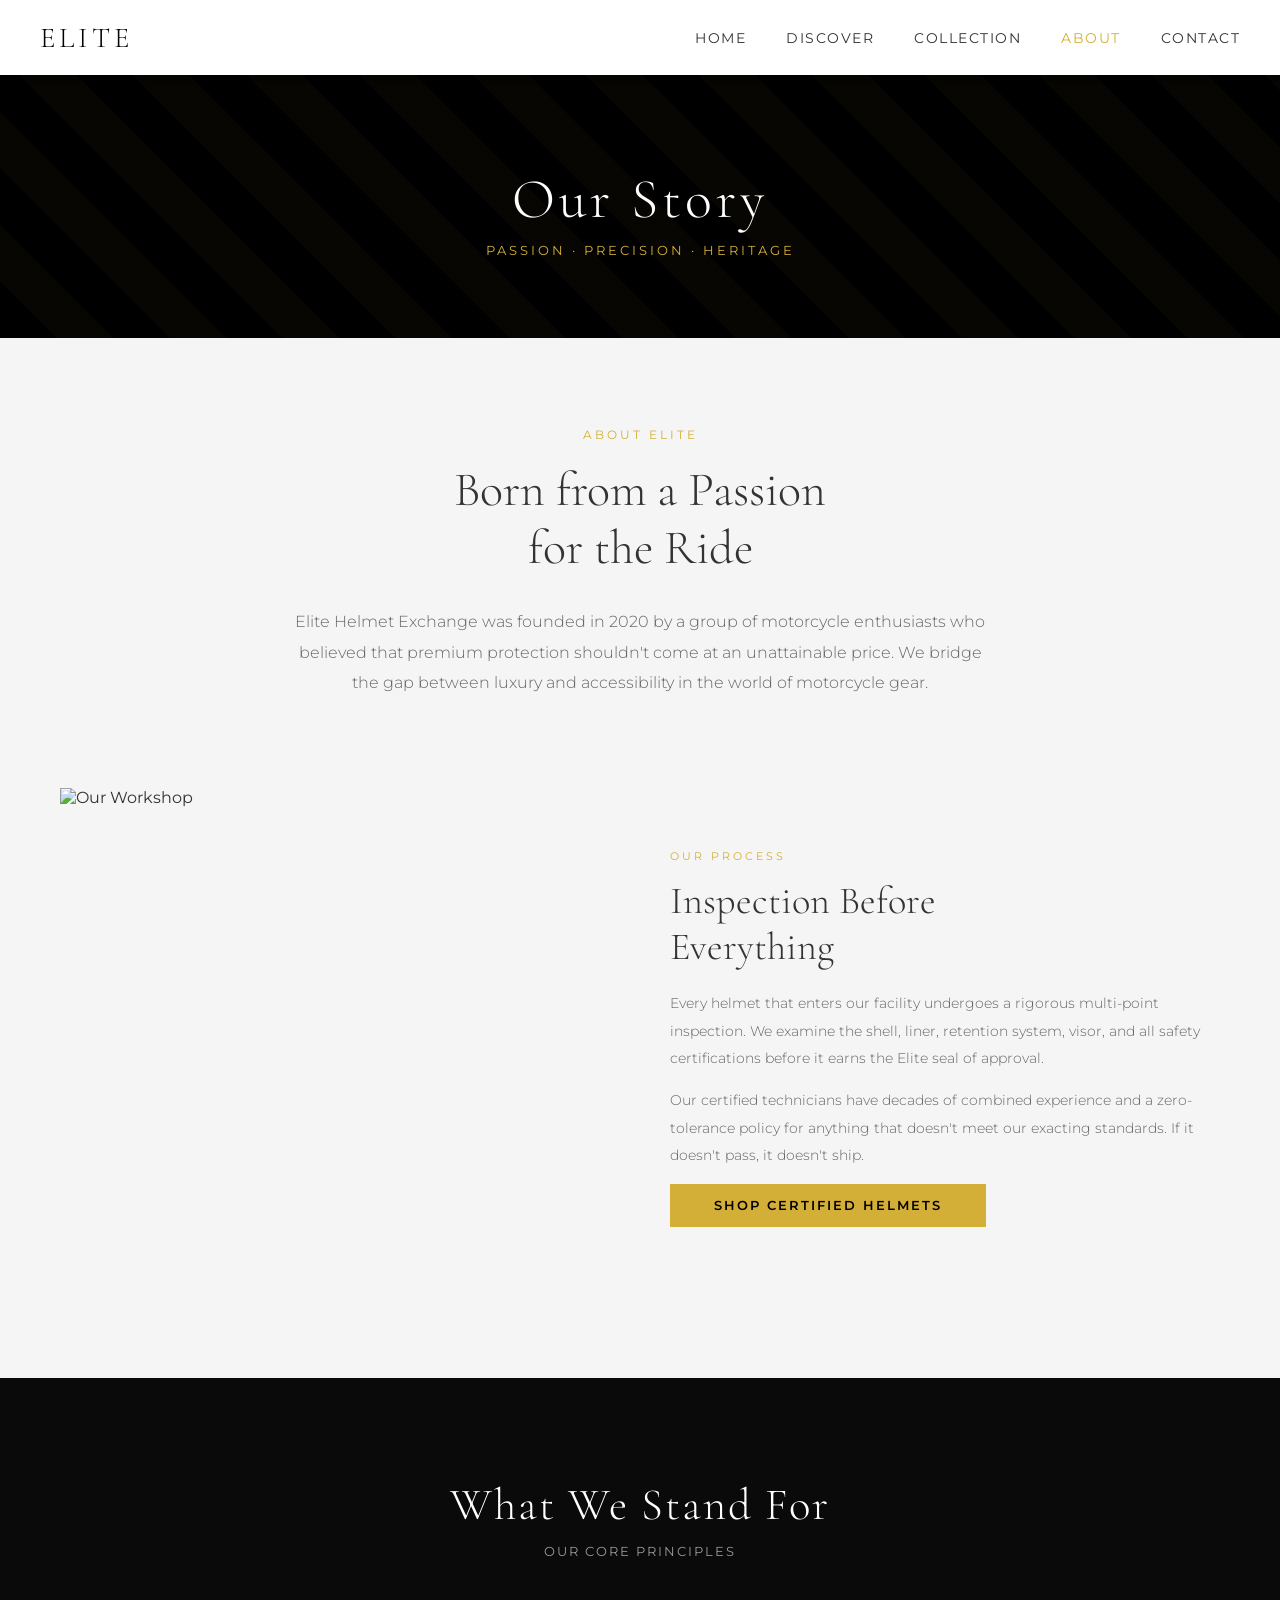
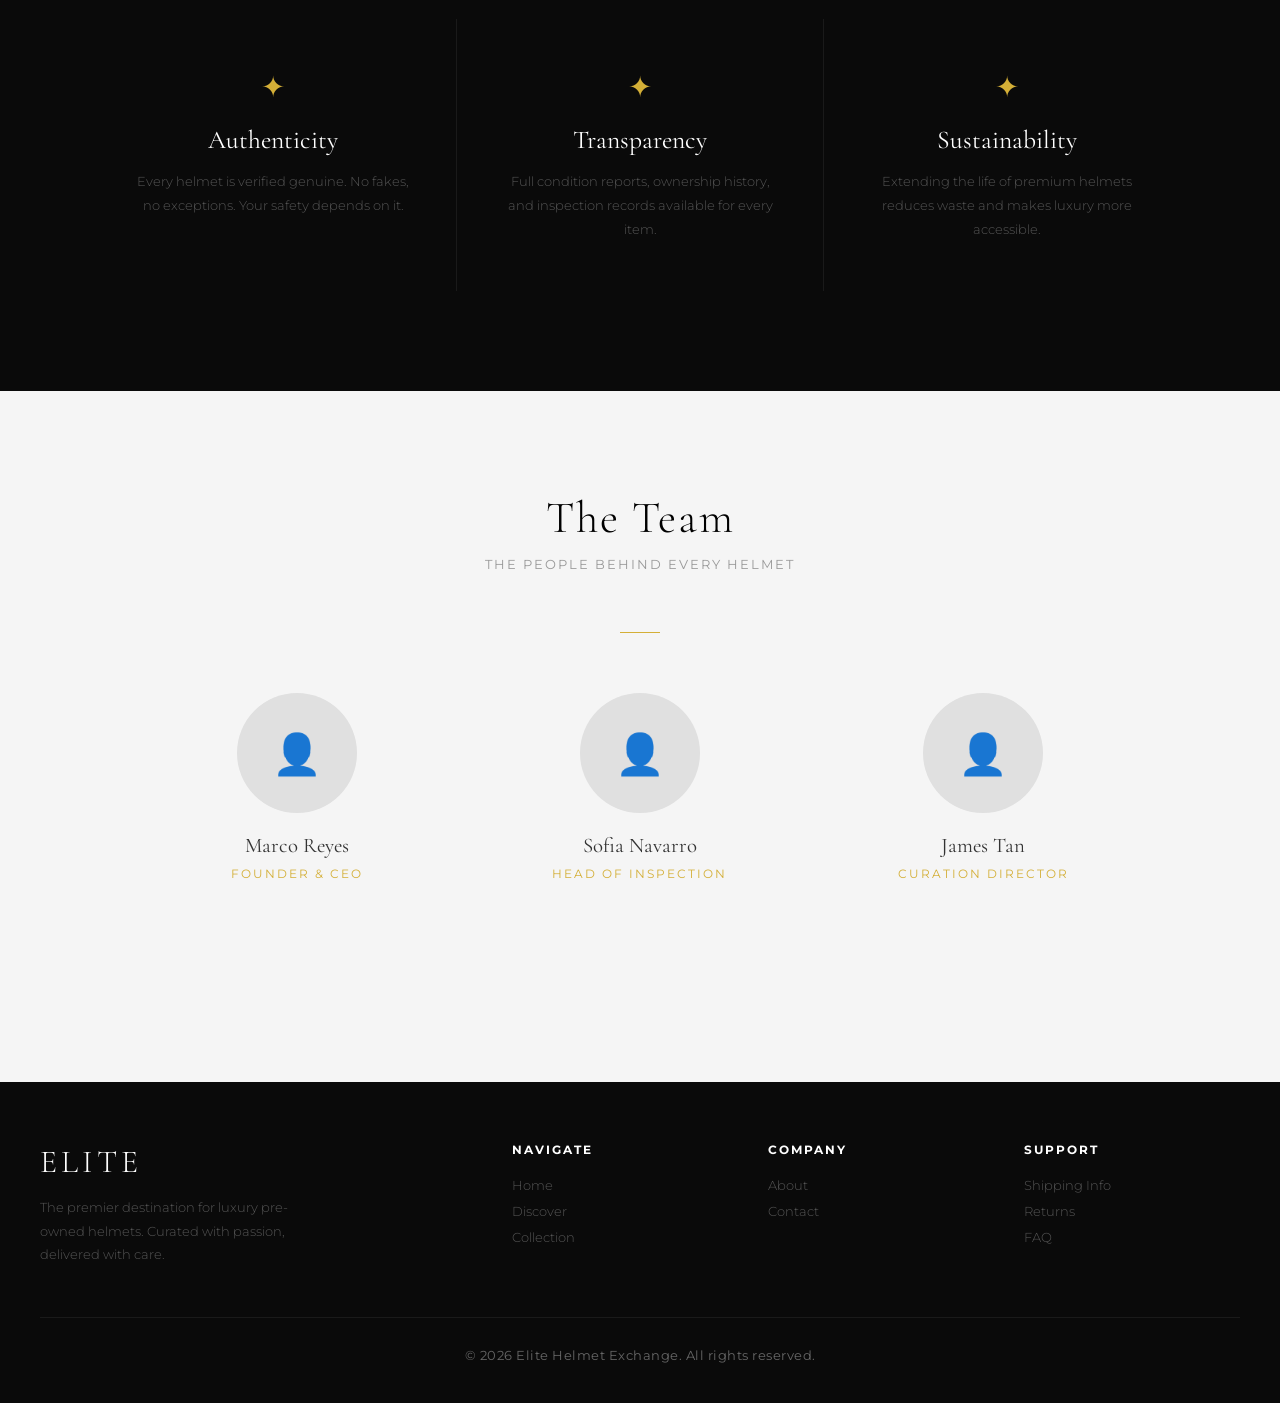
==== about.html @ 7c628780 "initial commit" ====
<!DOCTYPE html>
<html lang="en">
<head>
    <meta charset="UTF-8">
    <meta name="viewport" content="width=device-width, initial-scale=1.0">
    <title>About – Elite Helmet Exchange</title>
    <link rel="stylesheet" href="styles.css">
    <style>
        /* ── About Intro ── */
        .about-intro {
            max-width: 750px;
            margin: 90px auto;
            padding: 0 20px;
            text-align: center;
        }

        .about-intro .eyebrow {
            font-size: 0.72rem;
            letter-spacing: 3px;
            text-transform: uppercase;
            color: #d4af37;
            margin-bottom: 20px;
            display: block;
        }

        .about-intro h2 {
            font-family: 'Cormorant Garamond', serif;
            font-size: 3rem;
            font-weight: 300;
            line-height: 1.2;
            margin-bottom: 30px;
        }

        .about-intro p {
            font-size: 1rem;
            line-height: 1.9;
            color: #666;
            font-weight: 300;
        }

        /* ── Story Split ── */
        .story-split {
            display: grid;
            grid-template-columns: 1fr 1fr;
            max-width: 1200px;
            margin: 0 auto 90px;
            padding: 0 20px;
            gap: 60px;
            align-items: center;
        }

        .story-split img {
            width: 100%;
            height: 500px;
            object-fit: cover;
        }

        .story-text .eyebrow {
            font-size: 0.7rem;
            letter-spacing: 3px;
            text-transform: uppercase;
            color: #d4af37;
            margin-bottom: 15px;
            display: block;
        }

        .story-text h3 {
            font-family: 'Cormorant Garamond', serif;
            font-size: 2.4rem;
            font-weight: 300;
            margin-bottom: 20px;
        }

        .story-text p {
            font-size: 0.9rem;
            line-height: 1.9;
            color: #666;
            font-weight: 300;
            margin-bottom: 15px;
        }

        /* ── Values ── */
        .values-section {
            background: #0a0a0a;
            padding: 100px 20px;
        }

        .values-grid {
            display: grid;
            grid-template-columns: repeat(3, 1fr);
            gap: 1px;
            max-width: 1100px;
            margin: 60px auto 0;
            background: #1a1a1a;
        }

        .value-card {
            background: #0a0a0a;
            padding: 50px 40px;
            text-align: center;
        }

        .value-icon {
            font-size: 1.8rem;
            color: #d4af37;
            margin-bottom: 20px;
        }

        .value-card h4 {
            font-family: 'Cormorant Garamond', serif;
            font-size: 1.6rem;
            font-weight: 400;
            color: #fff;
            margin-bottom: 15px;
        }

        .value-card p {
            font-size: 0.82rem;
            line-height: 1.8;
            color: #555;
            font-weight: 300;
        }

        /* ── Team ── */
        .team-section {
            padding: 100px 20px;
        }

        .team-grid {
            display: grid;
            grid-template-columns: repeat(3, 1fr);
            gap: 30px;
            max-width: 1000px;
            margin: 60px auto 0;
        }

        .team-card {
            text-align: center;
        }

        .team-card .avatar {
            width: 120px;
            height: 120px;
            background: #e0e0e0;
            border-radius: 50%;
            margin: 0 auto 20px;
            font-size: 2.5rem;
            display: flex;
            align-items: center;
            justify-content: center;
        }

        .team-card h4 {
            font-family: 'Cormorant Garamond', serif;
            font-size: 1.3rem;
            font-weight: 400;
            margin-bottom: 5px;
        }

        .team-card .role {
            font-size: 0.72rem;
            letter-spacing: 2px;
            text-transform: uppercase;
            color: #d4af37;
        }

        @media (max-width: 900px) {
            .story-split { grid-template-columns: 1fr; }
            .values-grid { grid-template-columns: 1fr; }
            .team-grid { grid-template-columns: 1fr; }
        }
    </style>
</head>
<body>

    <nav class="navbar">
        <div class="nav-container">
            <a href="index.html" class="logo">ELITE</a>
            <div class="nav-links">
                <a href="index.html">Home</a>
                <a href="home.html">Discover</a>
                <a href="collection.html">Collection</a>
                <a href="about.html" class="active">About</a>
                <a href="contact.html">Contact</a>
            </div>
        </div>
    </nav>

    <div class="page-header">
        <h1>Our Story</h1>
        <p>Passion · Precision · Heritage</p>
    </div>

    <!-- Intro -->
    <div class="about-intro">
        <span class="eyebrow">About Elite</span>
        <h2>Born from a Passion<br>for the Ride</h2>
        <p>Elite Helmet Exchange was founded in 2020 by a group of motorcycle enthusiasts who believed that premium protection shouldn't come at an unattainable price. We bridge the gap between luxury and accessibility in the world of motorcycle gear.</p>
    </div>

    <!-- Story Split -->
    <div class="story-split">
        <img src="https://images.unsplash.com/photo-1558618666-fcd25c85cd64?w=800" alt="Our Workshop">
        <div class="story-text">
            <span class="eyebrow">Our Process</span>
            <h3>Inspection Before<br>Everything</h3>
            <p>Every helmet that enters our facility undergoes a rigorous multi-point inspection. We examine the shell, liner, retention system, visor, and all safety certifications before it earns the Elite seal of approval.</p>
            <p>Our certified technicians have decades of combined experience and a zero-tolerance policy for anything that doesn't meet our exacting standards. If it doesn't pass, it doesn't ship.</p>
            <a href="collection.html" class="cta-btn">Shop Certified Helmets</a>
        </div>
    </div>

    <!-- Values -->
    <section class="values-section">
        <div class="container">
            <h2 class="section-title" style="color:#fff;">What We Stand For</h2>
            <p class="section-subtitle">Our core principles</p>
        </div>
        <div class="values-grid">
            <div class="value-card">
                <div class="value-icon">✦</div>
                <h4>Authenticity</h4>
                <p>Every helmet is verified genuine. No fakes, no exceptions. Your safety depends on it.</p>
            </div>
            <div class="value-card">
                <div class="value-icon">✦</div>
                <h4>Transparency</h4>
                <p>Full condition reports, ownership history, and inspection records available for every item.</p>
            </div>
            <div class="value-card">
                <div class="value-icon">✦</div>
                <h4>Sustainability</h4>
                <p>Extending the life of premium helmets reduces waste and makes luxury more accessible.</p>
            </div>
        </div>
    </section>

    <!-- Team -->
    <section class="team-section">
        <div class="container">
            <h2 class="section-title">The Team</h2>
            <p class="section-subtitle">The people behind every helmet</p>
            <div class="section-divider"></div>
            <div class="team-grid">
                <div class="team-card">
                    <div class="avatar">👤</div>
                    <h4>Marco Reyes</h4>
                    <span class="role">Founder & CEO</span>
                </div>
                <div class="team-card">
                    <div class="avatar">👤</div>
                    <h4>Sofia Navarro</h4>
                    <span class="role">Head of Inspection</span>
                </div>
                <div class="team-card">
                    <div class="avatar">👤</div>
                    <h4>James Tan</h4>
                    <span class="role">Curation Director</span>
                </div>
            </div>
        </div>
    </section>

    <footer class="footer">
        <div class="footer-grid">
            <div class="footer-brand">
                <a href="index.html" class="logo">ELITE</a>
                <p>The premier destination for luxury pre-owned helmets. Curated with passion, delivered with care.</p>
            </div>
            <div class="footer-col">
                <h4>Navigate</h4>
                <a href="index.html">Home</a>
                <a href="home.html">Discover</a>
                <a href="collection.html">Collection</a>
            </div>
            <div class="footer-col">
                <h4>Company</h4>
                <a href="about.html">About</a>
                <a href="contact.html">Contact</a>
            </div>
            <div class="footer-col">
                <h4>Support</h4>
                <a href="#">Shipping Info</a>
                <a href="#">Returns</a>
                <a href="#">FAQ</a>
            </div>
        </div>
        <div class="footer-bottom">
            <p>&copy; 2026 Elite Helmet Exchange. All rights reserved.</p>
        </div>
    </footer>

</body>
</html>
---- styles.css ----
@import url('https://fonts.googleapis.com/css2?family=Cormorant+Garamond:wght@300;400;500;600&family=Montserrat:wght@300;400;500;600&display=swap');

* {
    margin: 0;
    padding: 0;
    box-sizing: border-box;
}

body {
    font-family: 'Montserrat', sans-serif;
    background-color: #f5f5f5;
    color: #333;
}

/* ── Navbar ── */
.navbar {
    background: #fff;
    display: flex;
    justify-content: space-between;
    align-items: center;
    padding: 20px 40px;
    position: sticky;
    top: 0;
    z-index: 100;
    box-shadow: 0 2px 8px rgba(0,0,0,0.08);
}

.nav-container {
    display: flex;
    justify-content: space-between;
    align-items: center;
    width: 100%;
}

.logo {
    font-family: 'Cormorant Garamond', serif;
    font-size: 1.8rem;
    font-weight: 300;
    letter-spacing: 4px;
    color: #000;
    text-decoration: none;
}

.nav-links {
    display: flex;
    gap: 40px;
}

.nav-links a {
    color: #333;
    text-decoration: none;
    font-size: 0.85rem;
    font-weight: 400;
    letter-spacing: 1.5px;
    text-transform: uppercase;
    transition: color 0.3s;
}

.nav-links a:hover,
.nav-links a.active {
    color: #d4af37;
}

/* ── Hero ── */
.hero {
    background: url("images/logo1.png") center/cover no-repeat;
    background-position: center -50px;
    color: white;
    text-align: center;
    padding: 200px 20px;
    position: relative;
}

.hero::after {
    content: "";
    position: absolute;
    inset: 0;
    background: rgba(0,0,0,0.55);
    z-index: 1;
}

.hero-content {
    position: relative;
    z-index: 2;
}

.hero h1 {
    font-family: 'Cormorant Garamond', serif;
    font-size: 4.5rem;
    font-weight: 300;
    margin-bottom: 15px;
    letter-spacing: 3px;
}

.hero p {
    font-size: 1rem;
    margin-bottom: 35px;
    font-weight: 300;
    letter-spacing: 2px;
    text-transform: uppercase;
    opacity: 0.9;
}

.cta-btn {
    display: inline-block;
    padding: 14px 44px;
    background-color: #d4af37;
    color: #000;
    text-decoration: none;
    font-size: 0.8rem;
    font-weight: 600;
    letter-spacing: 2px;
    text-transform: uppercase;
    transition: background 0.3s, transform 0.3s;
}

.cta-btn:hover {
    background: #c59d5f;
    transform: translateY(-2px);
}

.cta-btn.outline {
    background: transparent;
    color: #fff;
    border: 1px solid #d4af37;
    margin-left: 15px;
}

.cta-btn.outline:hover {
    background: #d4af37;
    color: #000;
}

/* ── Section Titles ── */
.section-title {
    font-family: 'Cormorant Garamond', serif;
    font-size: 2.8rem;
    font-weight: 300;
    text-align: center;
    margin-bottom: 12px;
    letter-spacing: 2px;
    color: #000;
}

.section-subtitle {
    text-align: center;
    font-size: 0.8rem;
    letter-spacing: 2px;
    text-transform: uppercase;
    color: #999;
    margin-bottom: 60px;
}

.section-divider {
    width: 40px;
    height: 1px;
    background: #d4af37;
    margin: 15px auto 50px;
}

/* ── Helmet Grid ── */
.helmet-grid {
    display: grid;
    grid-template-columns: repeat(auto-fit, minmax(280px, 1fr));
    gap: 30px;
}

.helmet-item {
    background: #fff;
    overflow: hidden;
    box-shadow: 0 2px 8px rgba(0,0,0,0.08);
    transition: transform 0.3s, box-shadow 0.3s;
}

.helmet-item:hover {
    transform: translateY(-6px);
    box-shadow: 0 10px 24px rgba(0,0,0,0.13);
}

.helmet-item img {
    width: 100%;
    height: 260px;
    object-fit: cover;
    display: block;
    transition: transform 0.5s;
}

.helmet-item:hover img {
    transform: scale(1.03);
}

.helmet-info {
    padding: 20px;
}

.helmet-item h3 {
    font-family: 'Cormorant Garamond', serif;
    font-size: 1.4rem;
    font-weight: 500;
    color: #000;
    margin-bottom: 6px;
    letter-spacing: 0.5px;
}

.helmet-item p {
    color: #888;
    font-size: 0.82rem;
    font-weight: 300;
    letter-spacing: 0.5px;
    margin-bottom: 14px;
}

.price {
    display: block;
    color: #d4af37;
    font-size: 1.15rem;
    font-weight: 600;
    letter-spacing: 1px;
}

.btn-small {
    display: inline-block;
    margin-top: 14px;
    padding: 9px 22px;
    background: #000;
    color: #fff;
    font-size: 0.75rem;
    letter-spacing: 1.5px;
    text-transform: uppercase;
    text-decoration: none;
    transition: background 0.3s;
}

.btn-small:hover {
    background: #d4af37;
    color: #000;
}

/* ── Footer ── */
.footer {
    background: #0a0a0a;
    color: #666;
    padding: 60px 40px 40px;
    margin-top: 100px;
}

.footer-grid {
    display: grid;
    grid-template-columns: 2fr 1fr 1fr 1fr;
    gap: 40px;
    max-width: 1200px;
    margin: 0 auto 50px;
}

.footer-brand .logo {
    display: block;
    margin-bottom: 15px;
    color: #fff;
    font-size: 2rem;
}

.footer-brand p {
    font-size: 0.82rem;
    line-height: 1.8;
    font-weight: 300;
    color: #555;
    max-width: 260px;
}

.footer-col h4 {
    font-size: 0.75rem;
    letter-spacing: 2px;
    text-transform: uppercase;
    color: #fff;
    margin-bottom: 20px;
}

.footer-col a {
    display: block;
    color: #555;
    text-decoration: none;
    font-size: 0.82rem;
    font-weight: 300;
    margin-bottom: 10px;
    transition: color 0.3s;
}

.footer-col a:hover {
    color: #d4af37;
}

.footer-bottom {
    max-width: 1200px;
    margin: 0 auto;
    padding-top: 30px;
    border-top: 1px solid #1a1a1a;
    text-align: center;
    font-size: 0.8rem;
    letter-spacing: 0.5px;
}

/* ── Page Header (inner pages) ── */
.page-header {
    background: #000;
    color: #fff;
    text-align: center;
    padding: 90px 20px 80px;
    position: relative;
    overflow: hidden;
}

.page-header::before {
    content: "";
    position: absolute;
    inset: 0;
    background: repeating-linear-gradient(
        45deg,
        transparent,
        transparent 40px,
        rgba(212,175,55,0.03) 40px,
        rgba(212,175,55,0.03) 80px
    );
}

.page-header h1 {
    font-family: 'Cormorant Garamond', serif;
    font-size: 3.5rem;
    font-weight: 300;
    letter-spacing: 4px;
    position: relative;
    z-index: 1;
}

.page-header p {
    font-size: 0.8rem;
    letter-spacing: 3px;
    text-transform: uppercase;
    color: #d4af37;
    margin-top: 10px;
    position: relative;
    z-index: 1;
}

/* ── Utilities ── */
.container {
    max-width: 1200px;
    margin: 0 auto;
    padding: 0 20px;
}

.gold { color: #d4af37; }
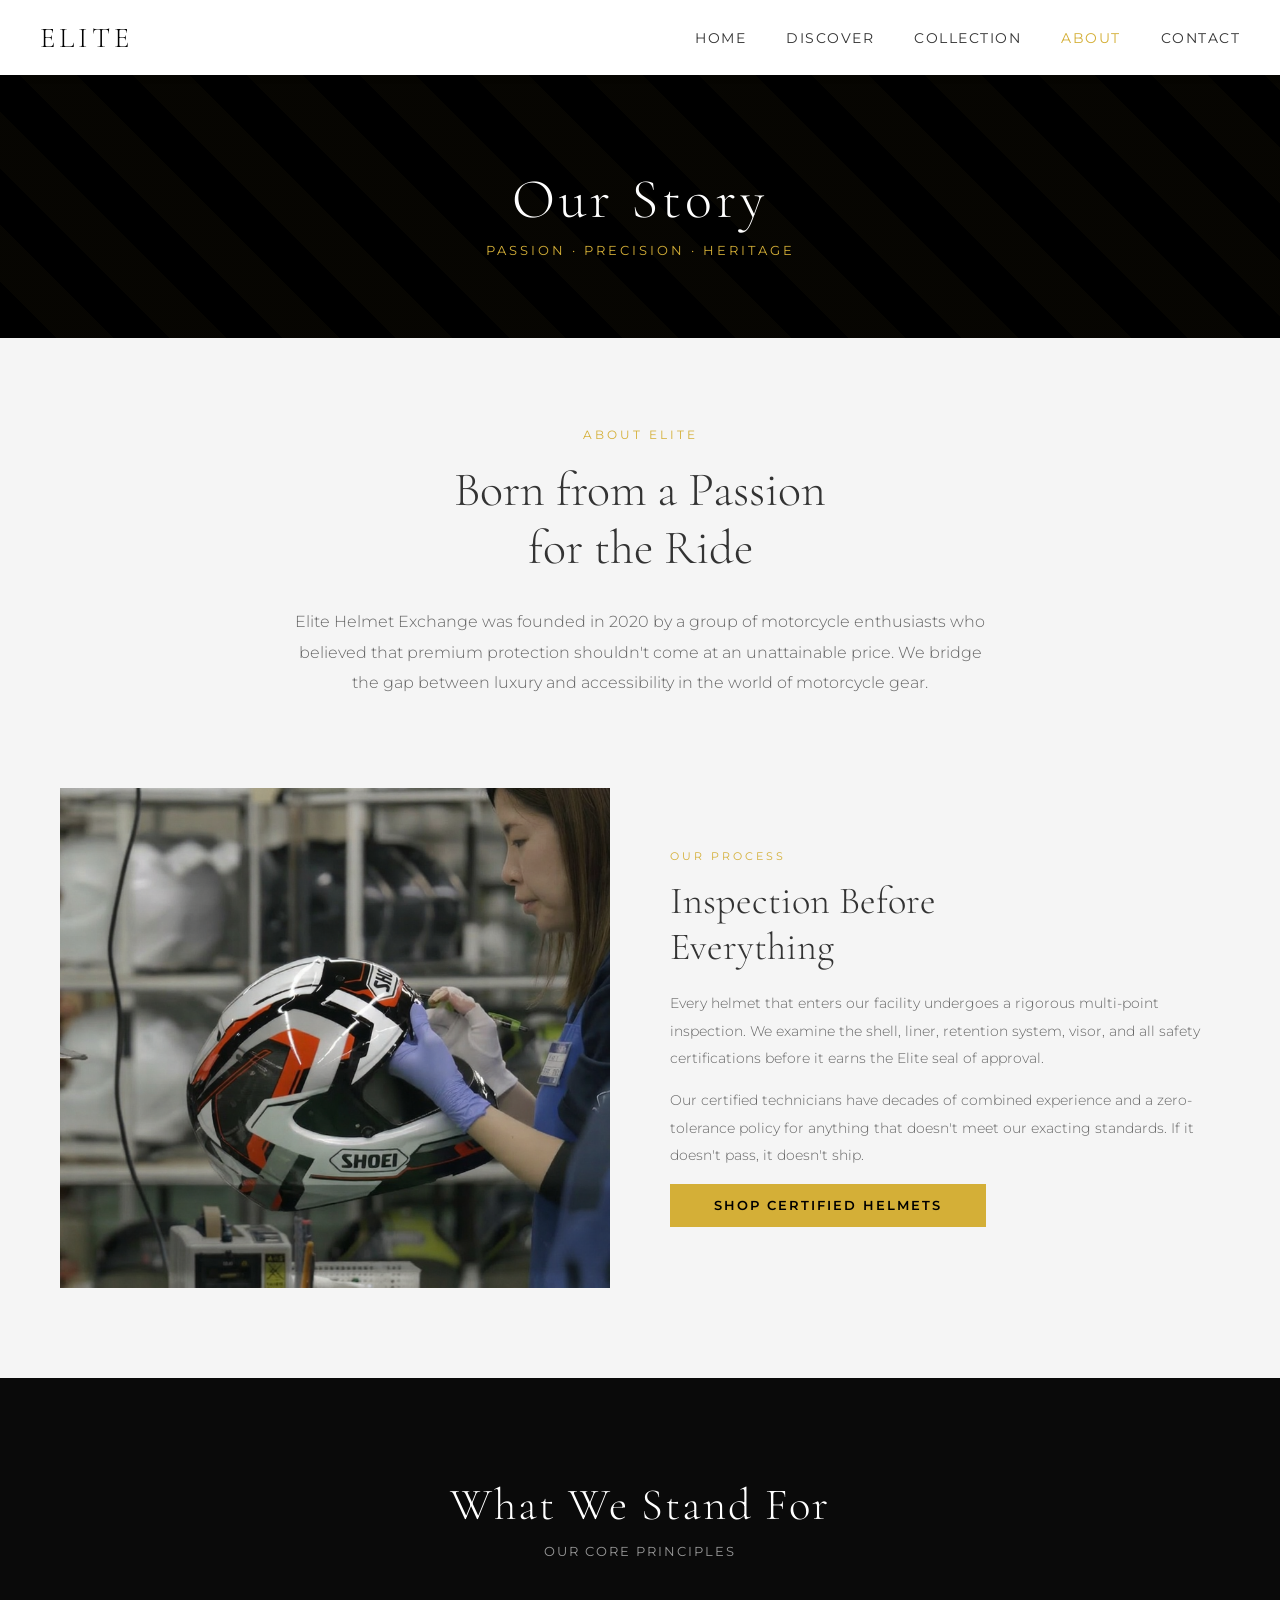
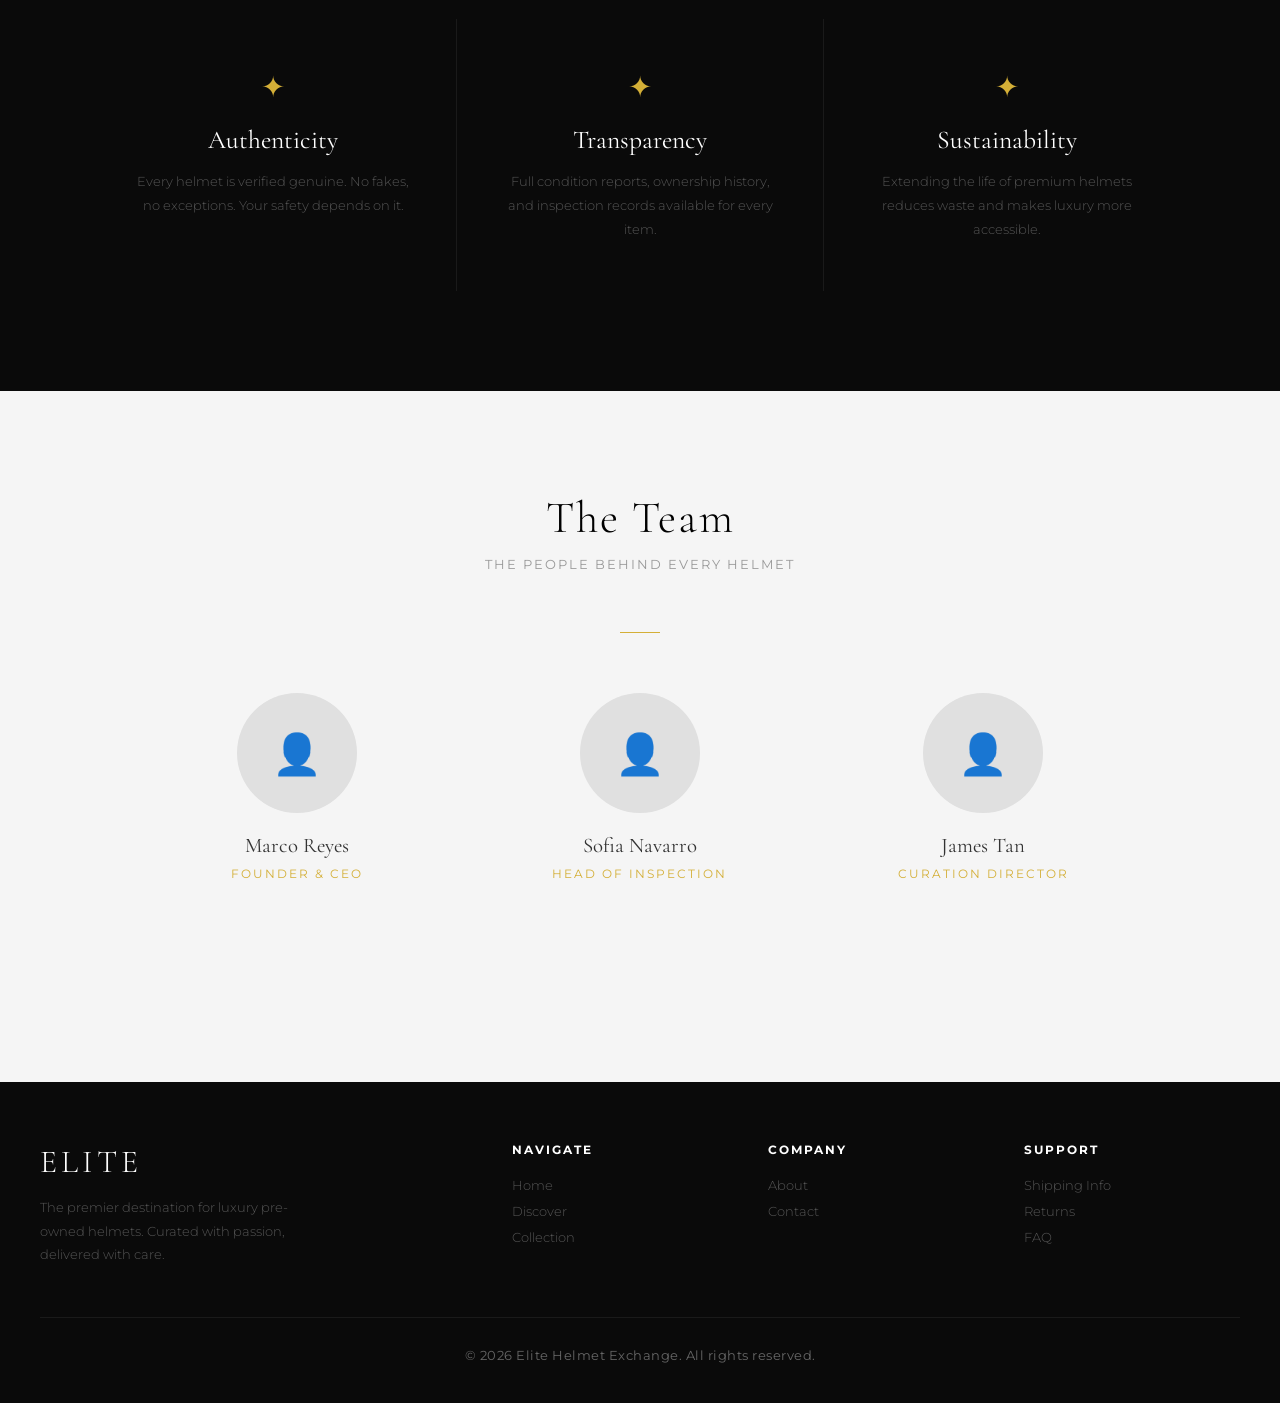
==== commit 092090a2: "stock images replaced" ====
--- a/about.html
+++ b/about.html
@@ -53,6 +53,7 @@
             width: 100%;
             height: 500px;
             object-fit: cover;
+            object-position: right center;
         }
 
         .story-text .eyebrow {
@@ -200,7 +201,7 @@
 
     <!-- Story Split -->
     <div class="story-split">
-        <img src="https://images.unsplash.com/photo-1558618666-fcd25c85cd64?w=800" alt="Our Workshop">
+        <img src="images/safe.png" alt="Our Workshop">
         <div class="story-text">
             <span class="eyebrow">Our Process</span>
             <h3>Inspection Before<br>Everything</h3>
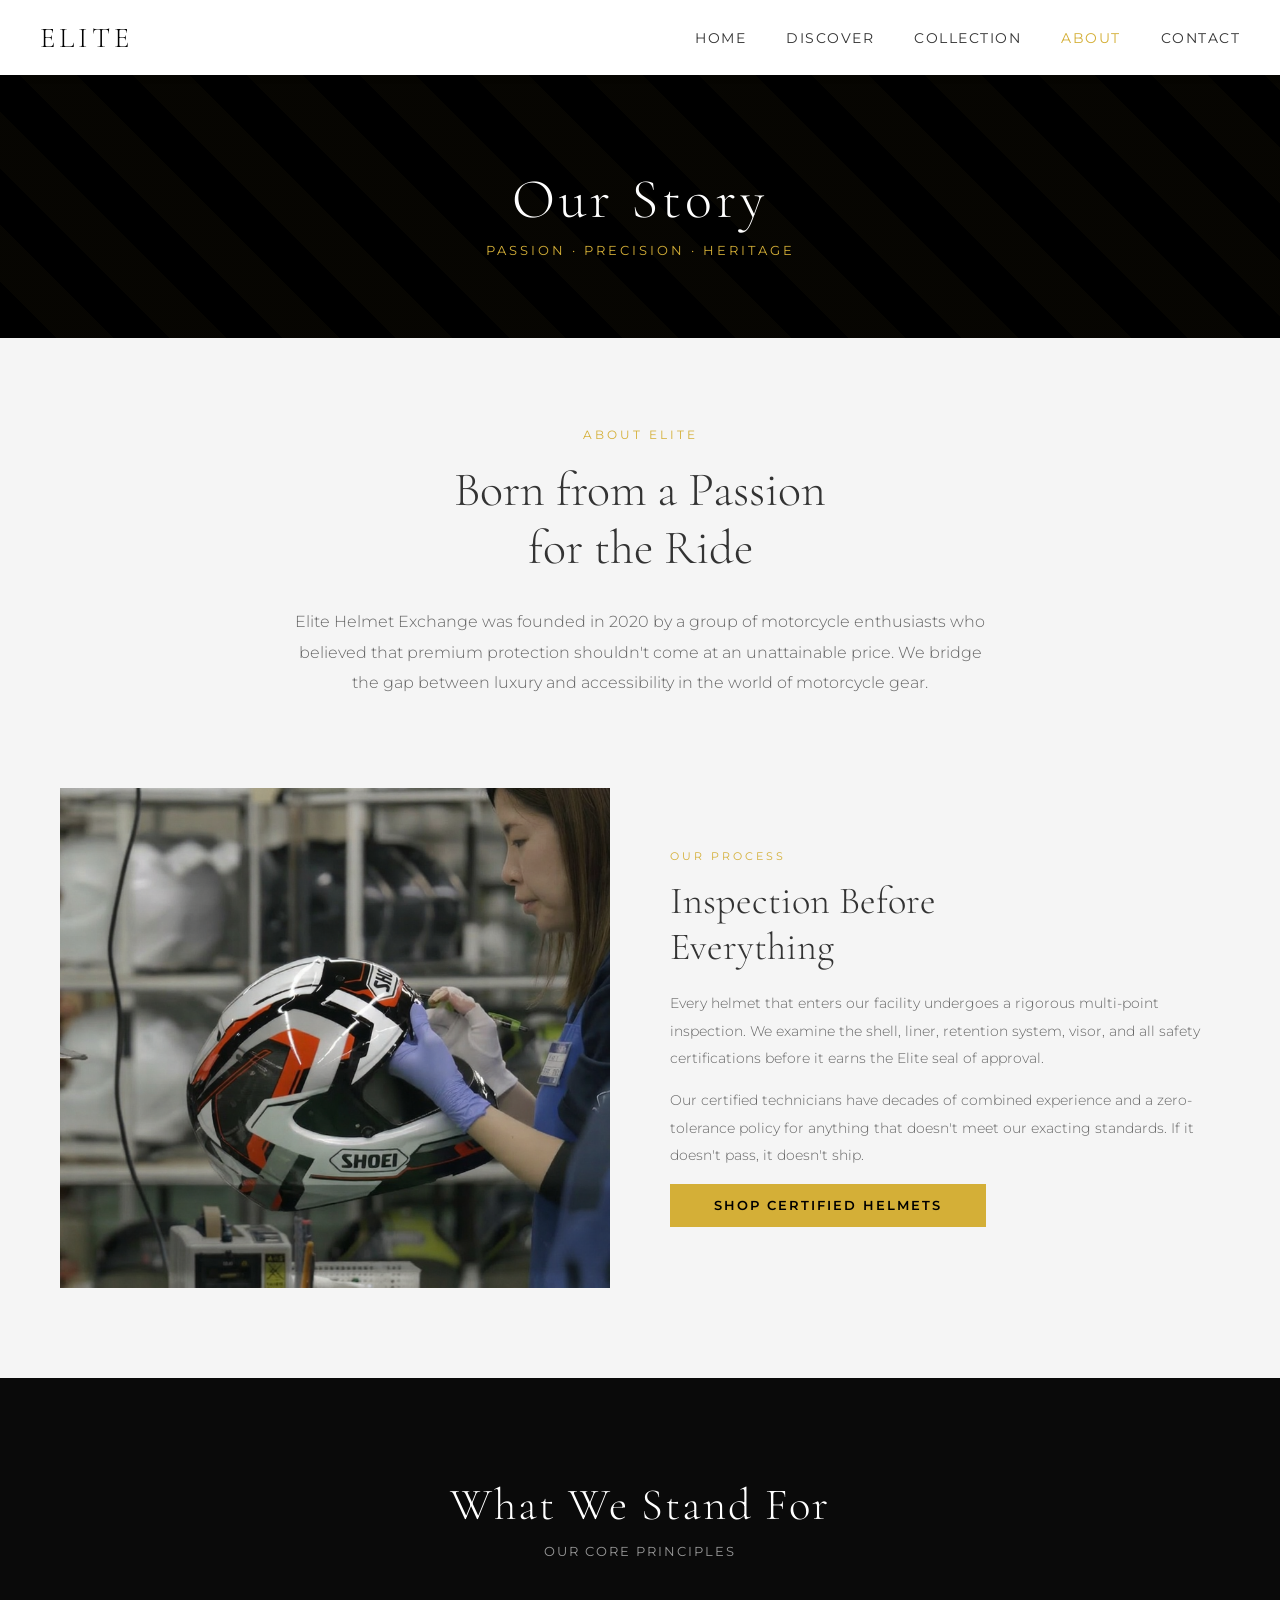
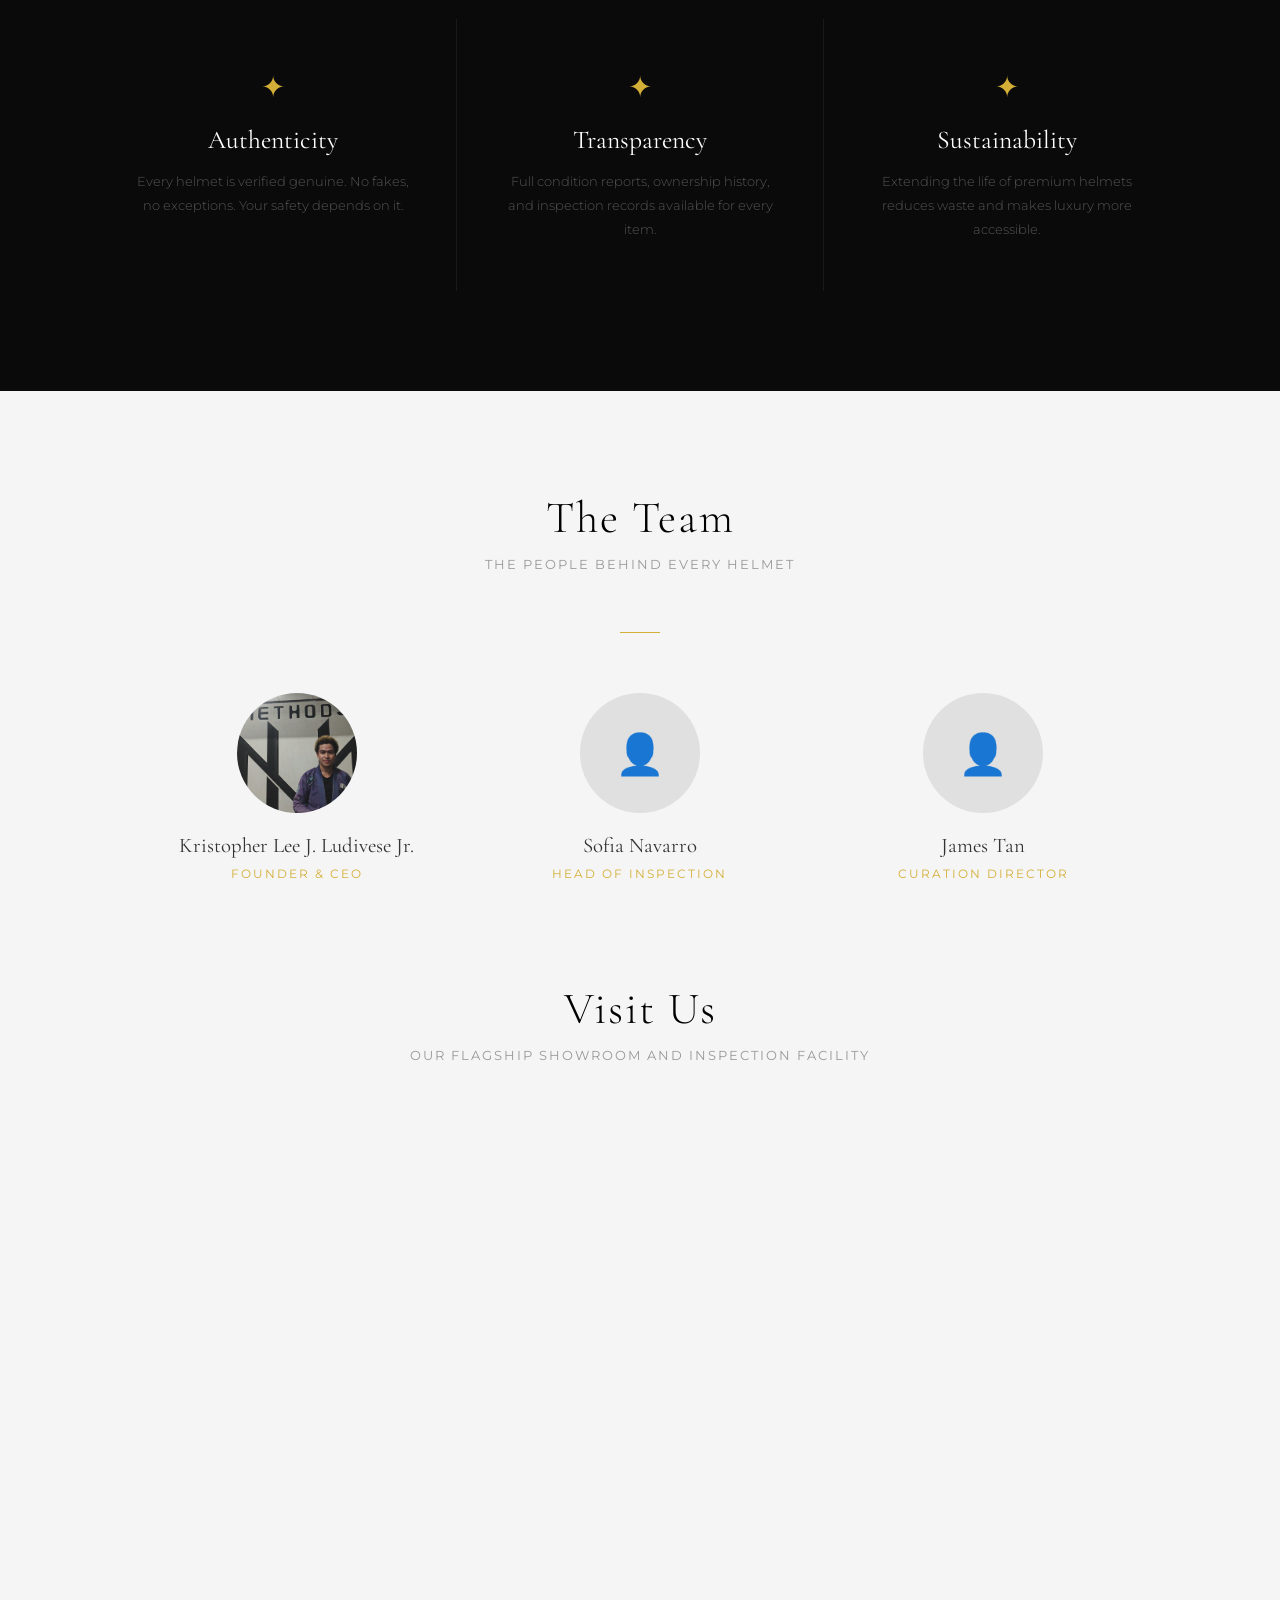
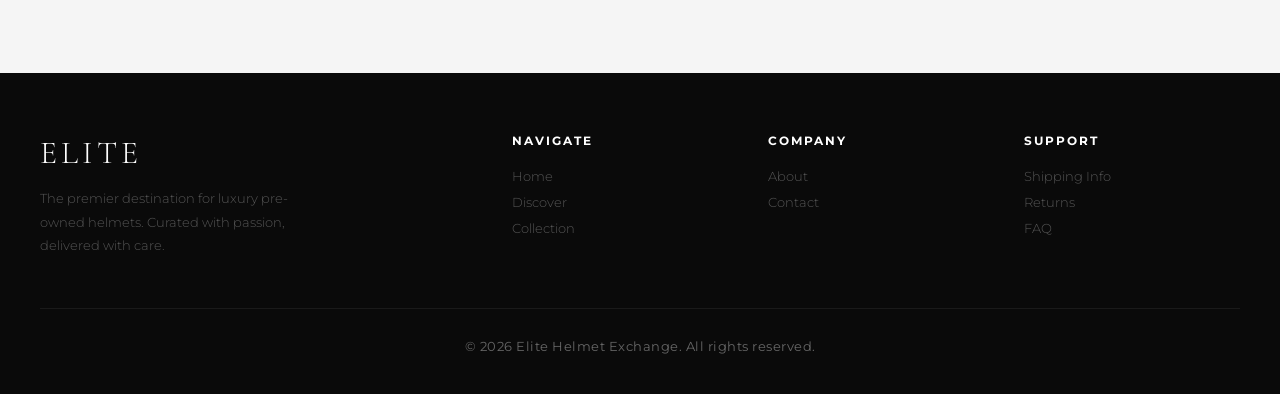
==== commit d2f1074d: "map & ceo update" ====
--- a/about.html
+++ b/about.html
@@ -139,6 +139,14 @@
             text-align: center;
         }
 
+        .team-card .specialavatar {
+            width: 120px;
+            height: 120px;
+            background: url("images/ceo.jpg") center center / cover no-repeat;
+            border-radius: 50%;
+            margin: 0 auto 20px;
+        }
+
         .team-card .avatar {
             width: 120px;
             height: 120px;
@@ -165,6 +173,12 @@
             color: #d4af37;
         }
 
+        .location-section .google-maps {
+            margin-top: 40px;
+            display: flex;
+            justify-content: center;
+        }
+
         @media (max-width: 900px) {
             .story-split { grid-template-columns: 1fr; }
             .values-grid { grid-template-columns: 1fr; }
@@ -244,8 +258,8 @@
             <div class="section-divider"></div>
             <div class="team-grid">
                 <div class="team-card">
-                    <div class="avatar">👤</div>
-                    <h4>Marco Reyes</h4>
+                    <div class="specialavatar"></div>
+                    <h4>Kristopher Lee J. Ludivese Jr.</h4>
                     <span class="role">Founder & CEO</span>
                 </div>
                 <div class="team-card">
@@ -262,6 +276,17 @@
         </div>
     </section>
 
+    <!--Google Maps-->
+    <section class="location-section">
+        <div class="container">
+            <h2 class="section-title">Visit Us</h2>
+            <p class="section-subtitle">Our flagship showroom and inspection facility</p>
+            <div class="google-maps">
+                 <iframe src="https://www.google.com/maps/embed?pb=!1m18!1m12!1m3!1d3925.112846428357!2d123.90701661031515!3d10.332853467176884!2m3!1f0!2f0!3f0!3m2!1i1024!2i768!4f13.1!3m3!1m2!1s0x33a9991f96323923%3A0x950177ce2f58189b!2seBloc%204%20Tower!5e0!3m2!1sen!2sph!4v1774162418467!5m2!1sen!2sph" width="100%" height="450" style="border:0;" allowfullscreen="" loading="lazy" referrerpolicy="no-referrer-when-downgrade"></iframe>
+            </div>
+        </div>
+    </section>
+
     <footer class="footer">
         <div class="footer-grid">
             <div class="footer-brand">
